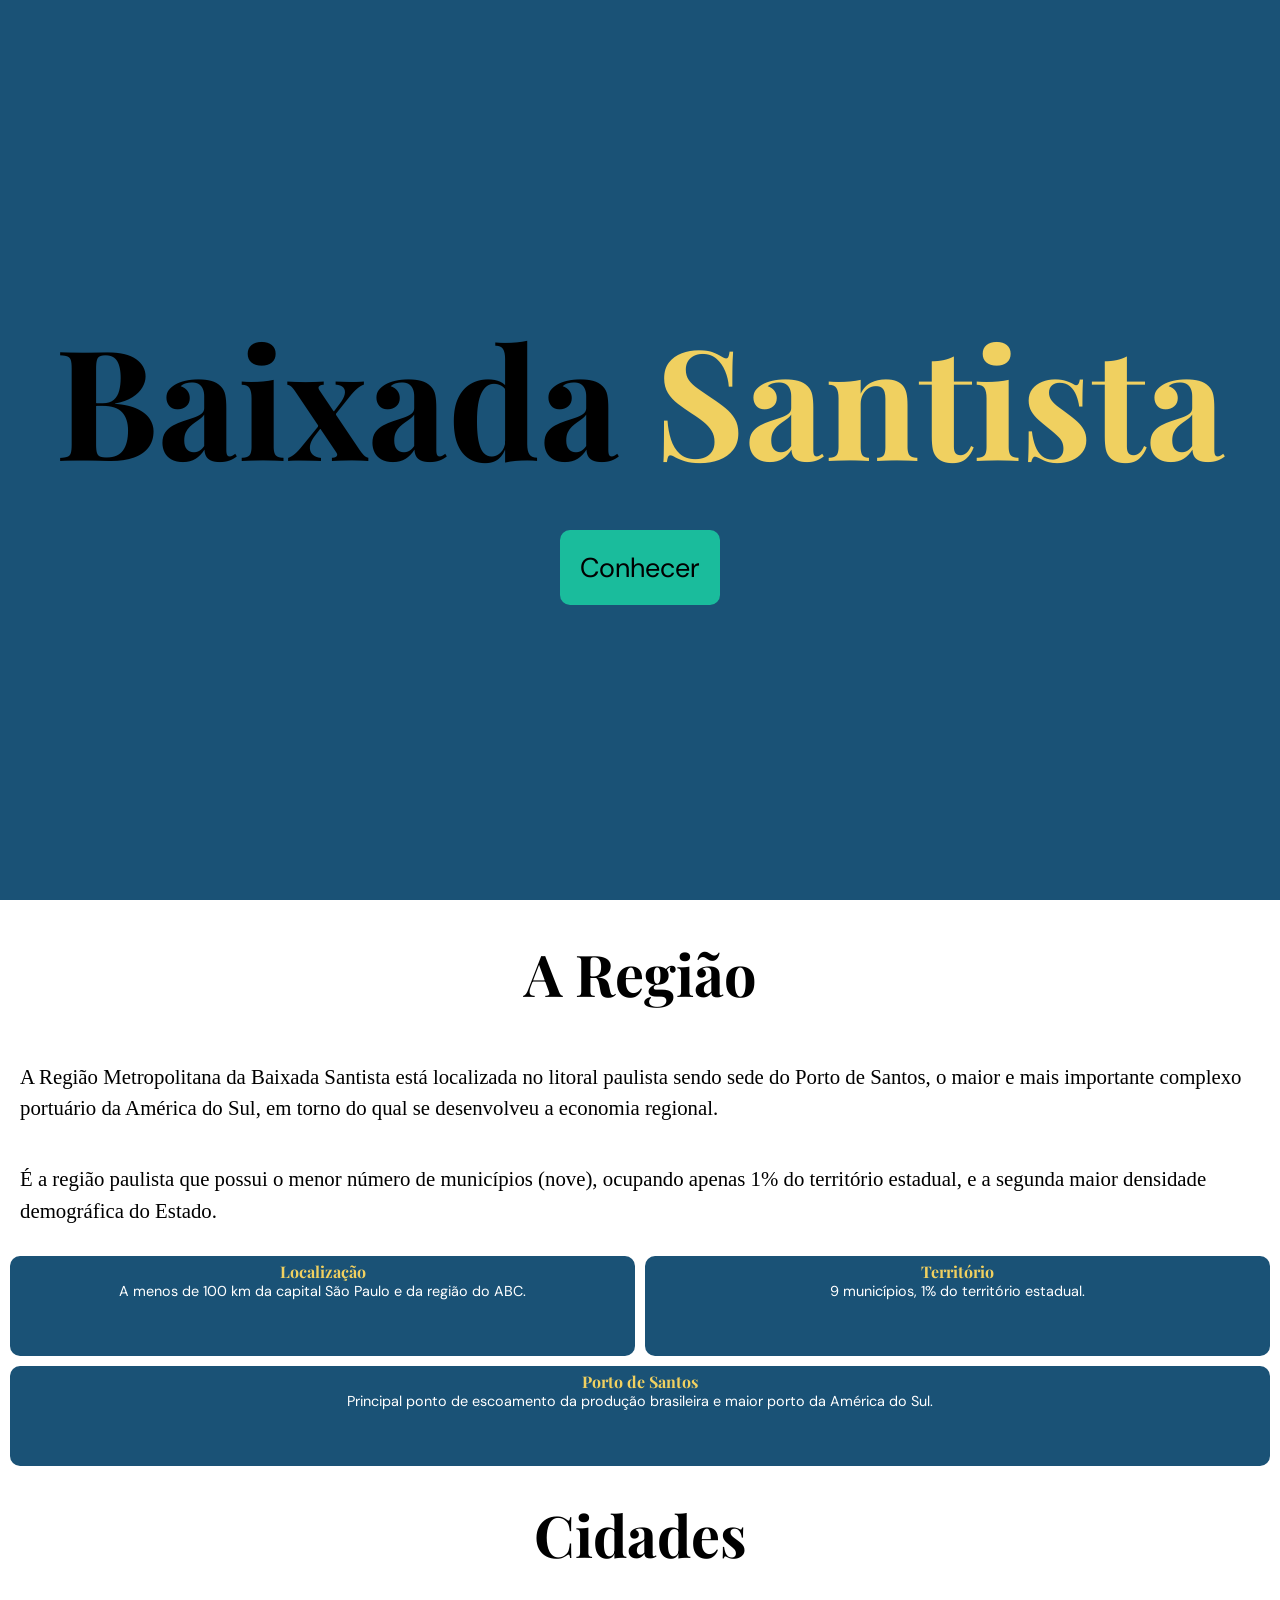
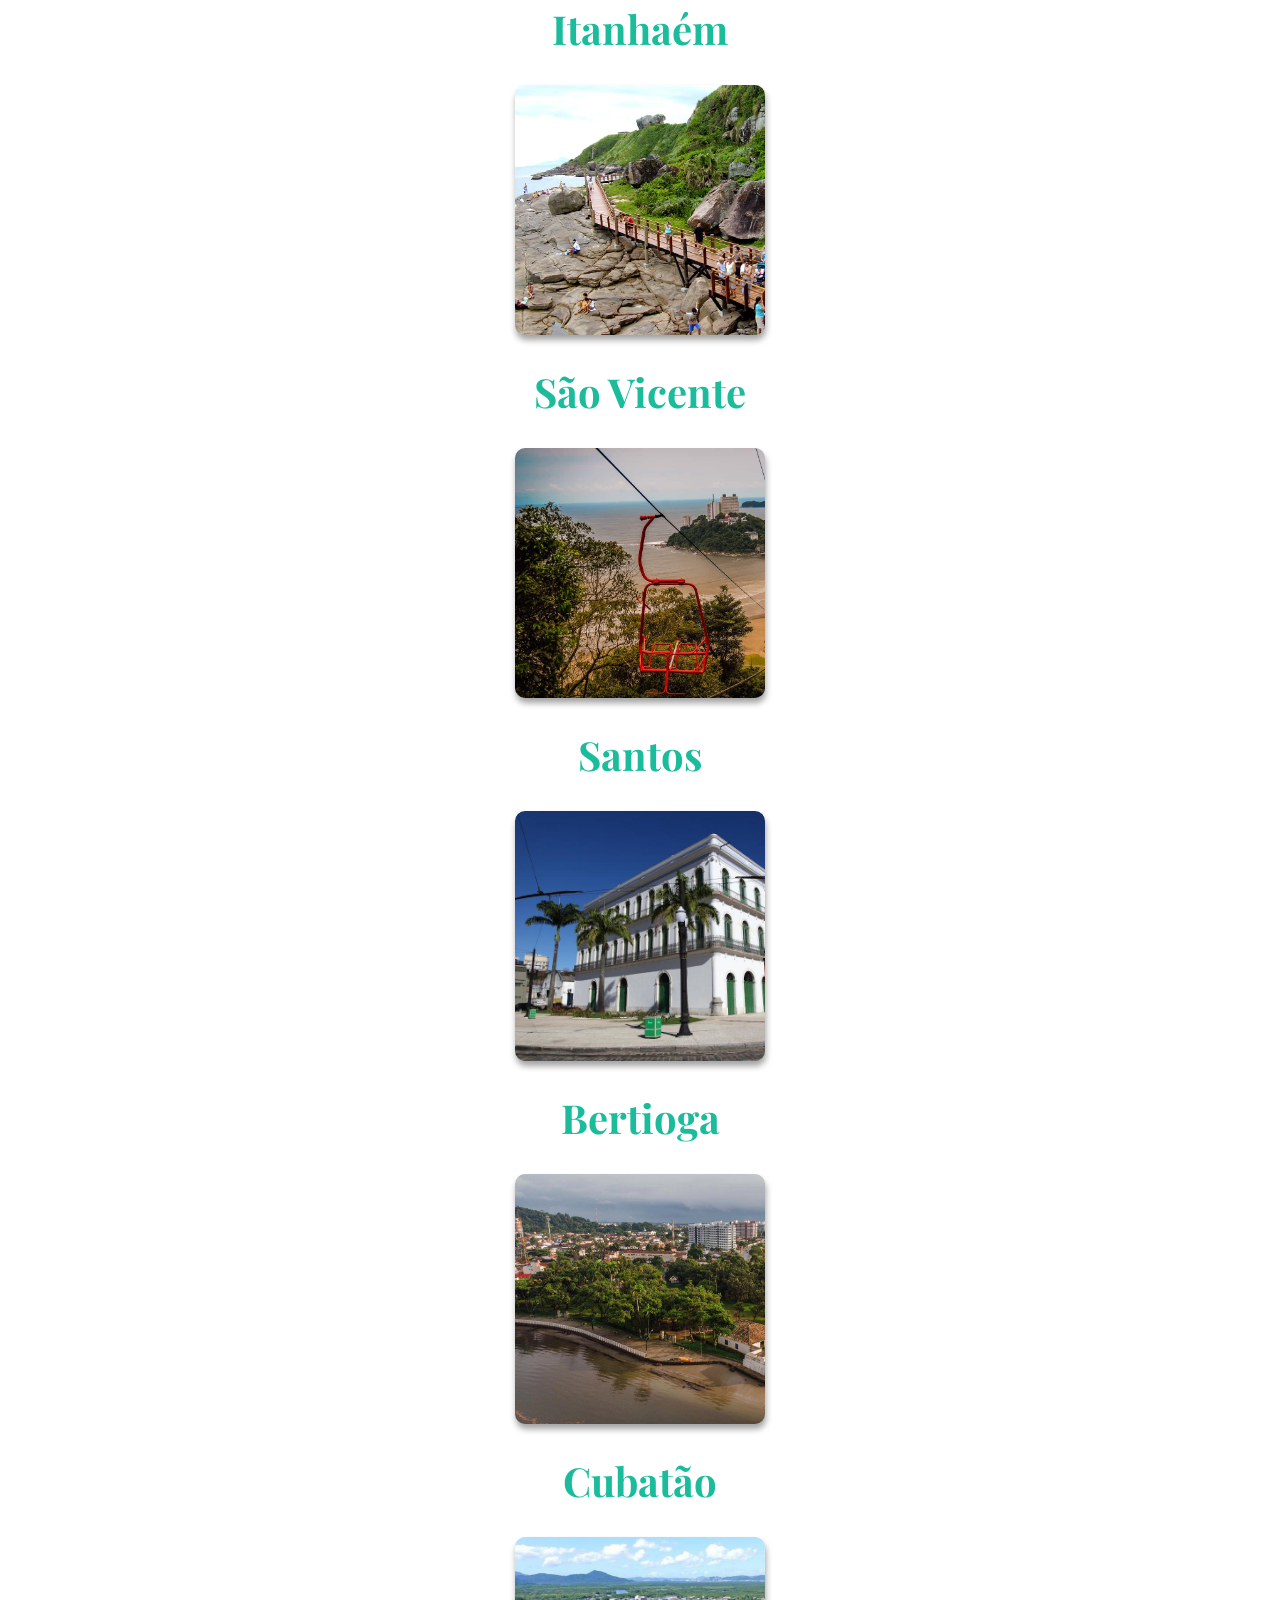
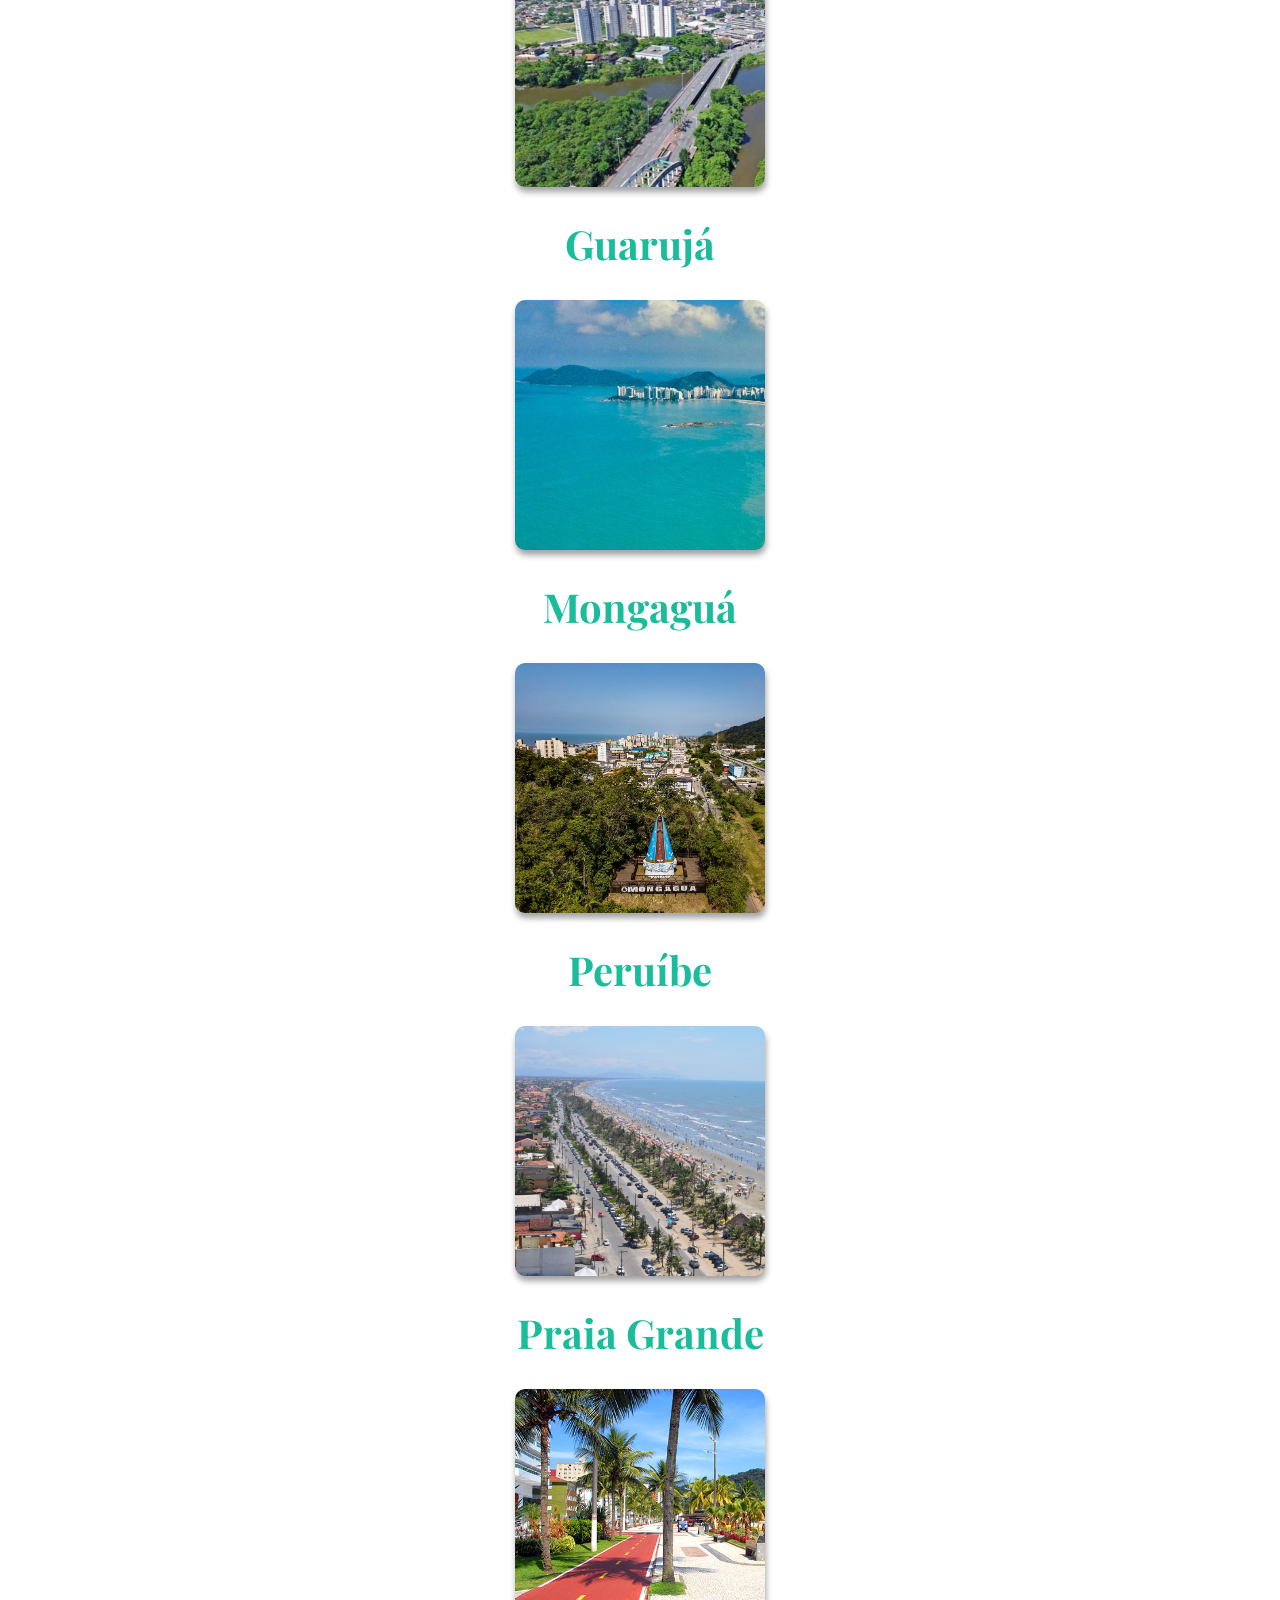
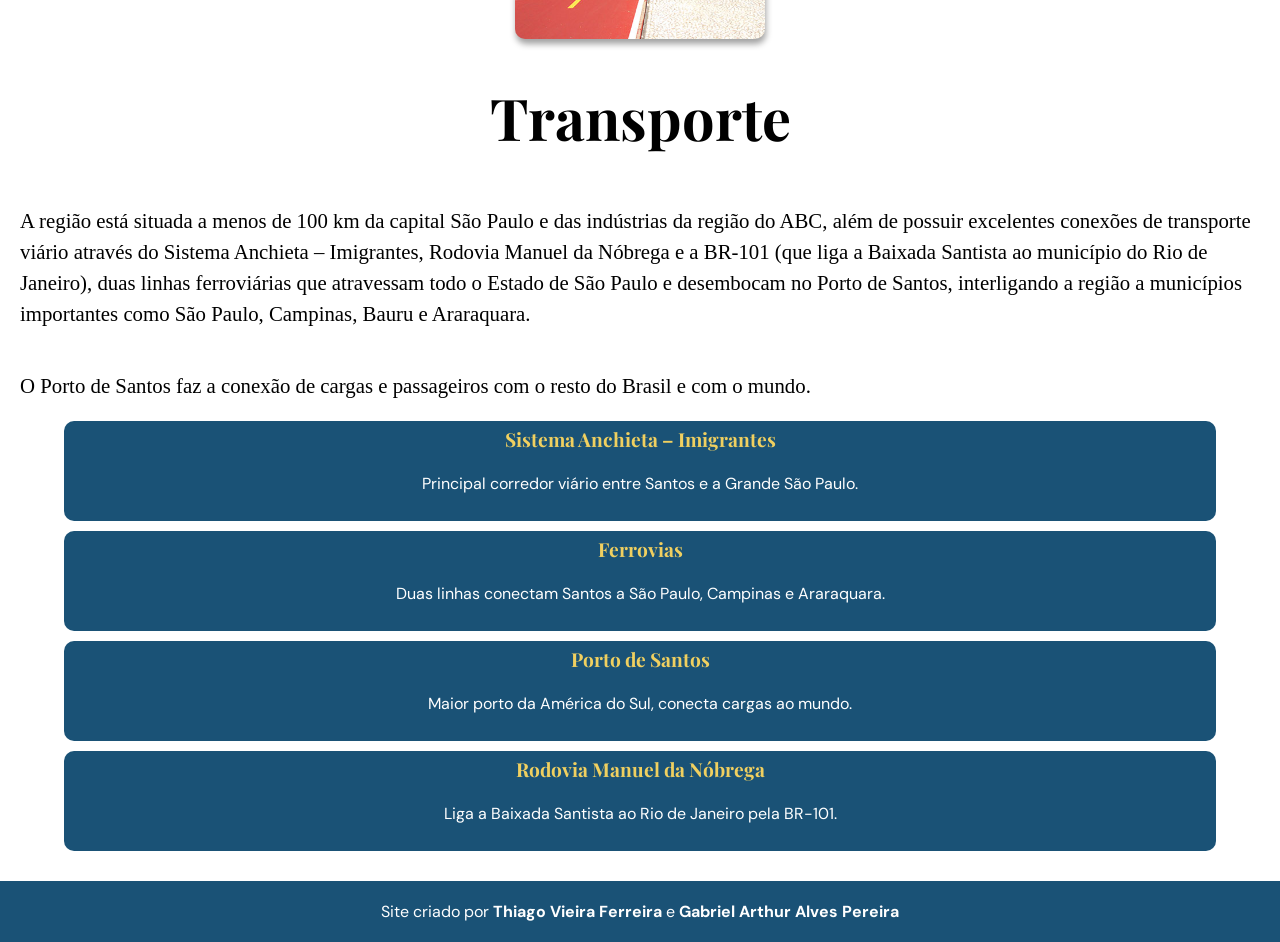
==== index.html @ f7a6ed79 "article regiao e article imagens adaptado aos tablets" ====
<!DOCTYPE html>
<html lang="pt-br">
<head>
    <meta charset="UTF-8">
    <meta name="viewport" content="width=device-width, initial-scale=1.0">
    <title>Baixada Santista</title>
    <link rel="stylesheet" href="style/mobile.css">
    <link rel="stylesheet" href="style/telas.css">
</head>
<body>
    <header>
        <h1>Baixada <span>Santista</span></h1>
        <a href="#conteudo-principal">Conhecer</a>
    </header>

    <main id="conteudo-principal">

        <h2>A Região</h2>
        <article id="regiao">
            <p class="primeira-parte">A Região Metropolitana da Baixada Santista está localizada no litoral paulista sendo sede do Porto de Santos, o maior e mais importante complexo portuário da América do Sul, em torno do qual se desenvolveu a economia regional.</p>
            <p class="segunda-parte">É a região paulista que possui o menor número de municípios (nove), ocupando apenas 1% do território estadual, e a segunda maior densidade demográfica do Estado.</p>

            <div id="curiosidades">
                <div class="localizacao">
                    <h4>Localização</h4>
                    <p>A menos de 100 km da capital São Paulo e da região do ABC.</p>
                </div>

                <div class="territorio">
                    <h4>Território</h4>
                    <p>9 municípios, 1% do território estadual.</p>
                </div>

                <div class="porto">
                    <h4>Porto de Santos</h4>
                    <p>Principal ponto de escoamento da produção brasileira e maior porto da América do Sul.</p>
                </div>
            </div>
        </article>

        <h2>Cidades</h2>
        <article id="imagens">
            <h3>Itanhaém</h3>
            <a href="#" class="cidades" id="itanhaem"></a>
            <h3>São Vicente</h3>
            <a href="#" class="cidades" id="saovicente"></a>
            <h3>Santos</h3>
            <a href="#" class="cidades" id="santos"></a>
            <h3>Bertioga</h3>
            <a href="#" class="cidades" id="bertioga"></a>
            <h3>Cubatão</h3>
            <a href="#" class="cidades" id="cubatao"></a>
            <h3>Guarujá</h3>
            <a href="#" class="cidades" id="guaruja"></a>
            <h3>Mongaguá</h3>
            <a href="#" class="cidades" id="mongagua"></a>
            <h3>Peruíbe</h3>
            <a href="#" class="cidades" id="peruibe"></a>
            <h3 class="titulo-praiagrande">Praia Grande</h3>
            <a href="#"  class="cidades" id="praiagrande"></a>
        </article>

        <h2>Transporte</h2>
        <article id="transporte">
            <p>A região está situada a menos de 100 km da capital São Paulo e das indústrias da região do ABC, além de possuir excelentes conexões de transporte viário através do Sistema Anchieta – Imigrantes, Rodovia Manuel da Nóbrega e a BR-101 (que liga a Baixada Santista ao município do Rio de Janeiro), duas linhas ferroviárias que atravessam todo o Estado de São Paulo e desembocam no Porto de Santos, interligando a região a municípios importantes como São Paulo, Campinas, Bauru e Araraquara.</p>
            <p>O Porto de Santos faz a conexão de cargas e passageiros com o resto do Brasil e com o mundo.</p>

            <div id="meios-transporte">
                <div class="anchieta">
                    <h4>Sistema Anchieta – Imigrantes</h4>
                    <p>Principal corredor viário entre Santos e a Grande São Paulo.</p>
                </div>

                <div class="ferrovias">
                    <h4>Ferrovias</h4>
                    <p>Duas linhas conectam Santos a São Paulo, Campinas e Araraquara.</p>
                </div>

                <div class="porto-santos">
                    <h4>Porto de Santos</h4>
                    <p>Maior porto da América do Sul, conecta cargas ao mundo.</p>
                </div>

                <div class="rodovia">
                    <h4>Rodovia Manuel da Nóbrega</h4>
                    <p>Liga a Baixada Santista ao Rio de Janeiro pela BR-101.</p>
                </div>
            </div>
        </article>
    </main>

    <footer>
        <p>Site criado por <span>Thiago Vieira Ferreira</span> e <span>Gabriel Arthur Alves Pereira</span></p>
    </footer>
</body>
</html>
---- style/mobile.css ----
@charset "UTF-8";
@import url('https://fonts.googleapis.com/css2?family=Playfair+Display:ital,wght@0,400..900;1,400..900&display=swap');
@import url('https://fonts.googleapis.com/css2?family=DM+Sans:ital,opsz,wght@0,9..40,100..1000;1,9..40,100..1000&display=swap');
/*< --------------------------------------------------- CONFIGURAÇÕES GERAIS ---------------------------------------------------------->*/
*{
    margin: 0px;
    padding: 0px;
    box-sizing: border-box;
}

/*< --------------------------------------------------- VARIÁVEIS --------------------------------------------------------------------->*/

:root{
    --cor-fundo: #1A5276;
    --botoes: #1ABC9C;
    --cor-titulo: #F0D060;
    --titulo: "Playfair Display";
    --texto: "DM Sans";
}

/*< --------------------------------------------------- CORPO --------------------------------------------------------------------->*/

body{
    background-color: white;
}

/*< ---------------------------------------------------CABEÇALHO--------------------------------------------------------->*/

header{
    min-height: 100vh;
    background-color: var(--cor-fundo);
    display: flex;
    flex-flow: row wrap;
    justify-content: center;
    align-content: center;
    margin-bottom: 35px;
    gap: 10px;
}

header > h1{
    font-family: var(--titulo);
    font-size: 12vw;
    margin-bottom: 20px;
}

header > h1 > span{
    color: var(--cor-titulo);
}

header > a{
    background-color: var(--botoes);
    text-decoration: none;
    color: black;
    padding: 20px;
    font-size: 1.7em;
    border-radius: 10px;
    font-family: var(--texto);
    transition: background-color 0.3s, color 0.3s;
}

header > a:hover{
    background-color: #12705d;
    color: white;
}

main > h2{
    text-align: center;
    font-size: 3.6em;
    font-family: var(--titulo);
    margin-bottom: 30px;
}

/*< ---------------------------------------------------REGIÃO------------------------------------------------------>*/

#regiao > p{
    font-size: 1.3em;
    line-height: 1.5em;
    padding: 20px;
}

#regiao > #curiosidades{
    display: grid;
    grid-template-columns:  auto 1fr 1fr auto;
    grid-template-rows: 1fr 1fr;
    padding: 10px;
    gap: 10px;
    margin-bottom: 20px;
}

#curiosidades > div{
    width: 100%;
    height: 100px;
    background-color: var(--cor-fundo);
    border-radius: 10px;
}

#curiosidades > .localizacao{
    grid-column: 1 / 3;
}

#curiosidades h4{
    color: var(--cor-titulo);
    text-align: center;
    margin-top: 5px;
    font-family: var(--titulo);
}

#curiosidades p{
    color: white;
    text-align: center;
    font-family: var(--texto);
    font-size: 0.9em;
}

#curiosidades > .territorio{
    grid-column: 3 / -1;
}

#curiosidades > .porto{
    grid-column: 1 / -1;
    grid-row: 2 / -1;
}

/*< ---------------------------------------------------CIDADES------------------------------------------------------>*/

main > #imagens{
    margin: auto;
    display: grid;
    grid-template-columns: 1fr;
    grid-template-rows: repeat(9, auto);
    gap: 30px;
    justify-items: center;
    margin-bottom: 40px;
}

#imagens > .cidades{
    background-color: blue;
    width: 250px;
    height: 250px;
    border-radius: 10px;
    box-shadow: 1px 5px 6px rgba(0, 0, 0, 0.37);
    transition: box-shadow 0.5s;
}

#imagens > .cidades:hover{
    box-shadow: 1px 5px 15px rgba(0, 0, 0, 0.658);
}

#imagens > .cidades{
    background-repeat: no-repeat;
    background-size: cover;
}

#imagens  h3{
    text-decoration: none;
    color: var(--botoes);
    font-size: 2.5em;
    text-align: center;
    font-family: var(--titulo);
}

#imagens > a{
    text-decoration: none;
}

#imagens > #itanhaem{
    background-image: url(../images/itanhaem/itanhaem-1.jpg);
}

#imagens > #saovicente{
    background-image: url(../images/sao-vicente/saovicente-1.jpg);
}

#imagens > #santos{
    background-image: url(../images/santos/santos-1.jpg);
}

#imagens > #bertioga{
    background-image: url(../images/bertioga/bertioga-1.jpg);
}

#imagens > #cubatao{
    background-image: url(../images/cubatao/cubatao-2.jpg);
}

#imagens > #guaruja{
    background-image: url(../images/guaruja/guaruja-1.jpg);
}

#imagens > #mongagua{
    background-image: url(../images/mongagua/mongagua-1.webp);
}

#imagens > #peruibe{
    background-image: url(../images/peruibe/peruibe-1.jpg);
}

#imagens > #praiagrande{
    background-image: url(../images/praia-grande/praiagrande-1.jpg);
}

/*< ---------------------------------------------------TRANSPORTE------------------------------------------------------>*/

#transporte{
    margin-bottom: 30px;
}

#transporte p{
    font-size: 1.3em;
    line-height: 1.5em;
    padding: 20px;
}

#transporte > #meios-transporte{
    display: flex;
    flex-direction: column;
    gap: 10px;
}

#transporte > #meios-transporte > div{
    width: 90%;
    height: 100px;
    background-color: var(--cor-fundo);
    border-radius: 10px;
    margin: auto;
}

#transporte > #meios-transporte > div > h4{
    color: var(--cor-titulo);
    text-align: center;
    margin-top: 5px;
    font-size: 1.2em;
    font-family: var(--titulo);
}

#transporte > #meios-transporte > div > p{
    color: white;
    text-align: center;
    font-family: var(--texto);
    font-size: 1em;
}

/*< ---------------------------------------------------RODAPÉ------------------------------------------------------>*/

footer{
    padding: 20px;
    background: var(--cor-fundo);
}

footer > p{
    color: white;
    font-family: var(--texto);
    text-align: center;
}

footer > p > span{
    font-weight: bolder;
}
---- style/telas.css ----
@charset "UTF-8";

/*------------------------------------- Media para Tablets -----------------------------------------------------------------------*/
@media screen and (min-width: 481px) and (max-width: 1024px) {
    #regiao{
        display: grid;
        grid-template-columns: 1fr 1fr auto;
        grid-template-rows: 1fr 1fr;
    }

    #regiao > .segunda-parte{
        grid-column: 1 / 2;
        grid-row: 2 / -1;
    }

    #regiao > #curiosidades{
        grid-column: 2 / -1;
        grid-row: 1 / -1;
        grid-template-columns: 1fr 1fr;
        grid-template-rows: 1fr 1fr 1fr;
    }

    #regiao > #curiosidades > .localizacao{
        grid-column: 1 / -1;
        grid-row: 1 / 2;
    }

    #regiao > #curiosidades > .territorio{
        grid-column: 1 / -1;
        grid-row: 2 / -1;
    }

    #regiao > #curiosidades > .porto{
        grid-column: 1 / -1;
        grid-row: 3 / -1;
    }

    main > #imagens{
        display: grid;
        grid-template-columns: 1fr 1fr;
        grid-template-rows: 50px 1fr 50px 1fr 50px 1fr 50px 1fr 50px 1fr;
    }

    #itanhaem{
        grid-column: 1 / 2;
        grid-row: 2 / 3;
    }

    #santos{
        grid-column: 1 / 2;
        grid-row: 4 / 5;
    }

    #cubatao{
        grid-column: 1 / 2;
        grid-row: 6 / 7;
    }

    #mongagua{
        grid-column: 1 / 2;
        grid-row: 8 / 9;
    }

    .titulo-praiagrande{
        grid-column: 1 / -1;
        grid-row: 9 / -1;
    }

    #praiagrande{
        grid-column: 1 / -1;
        grid-row: 10 / -1;
    }
}
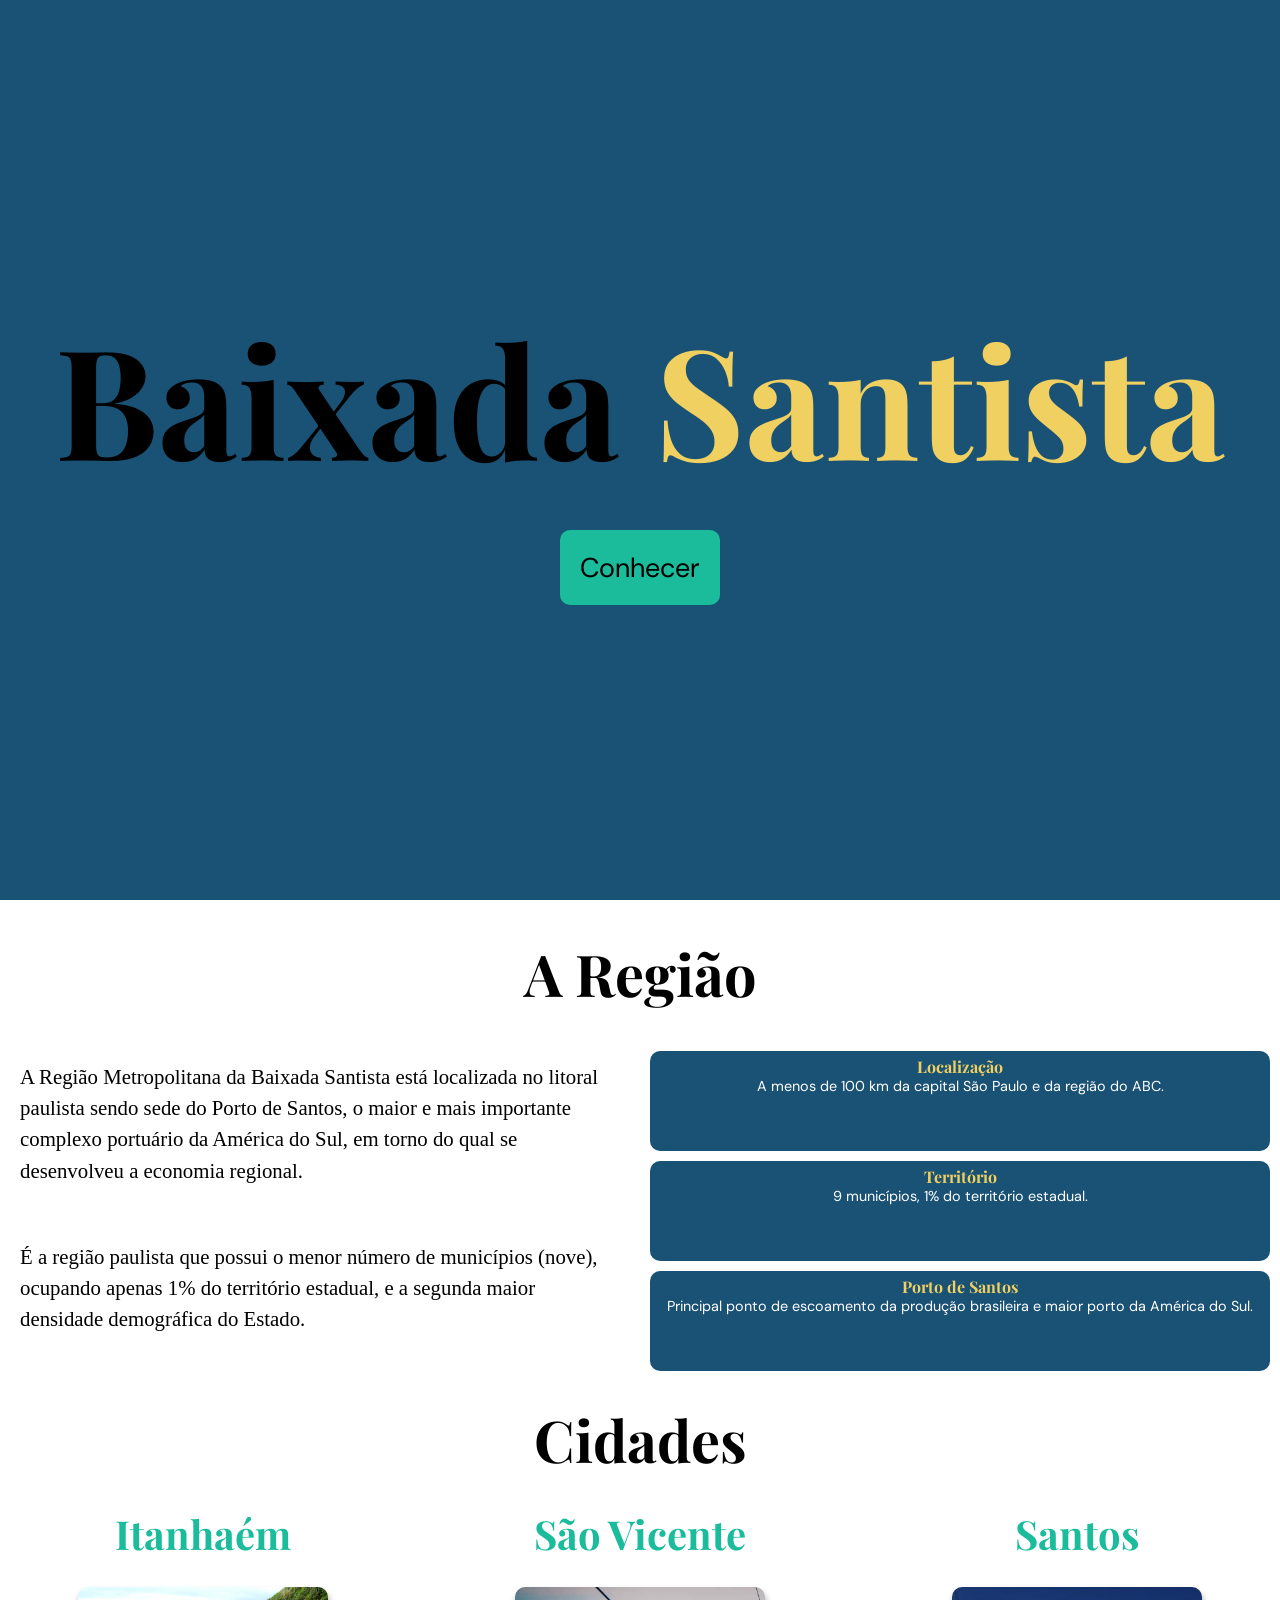
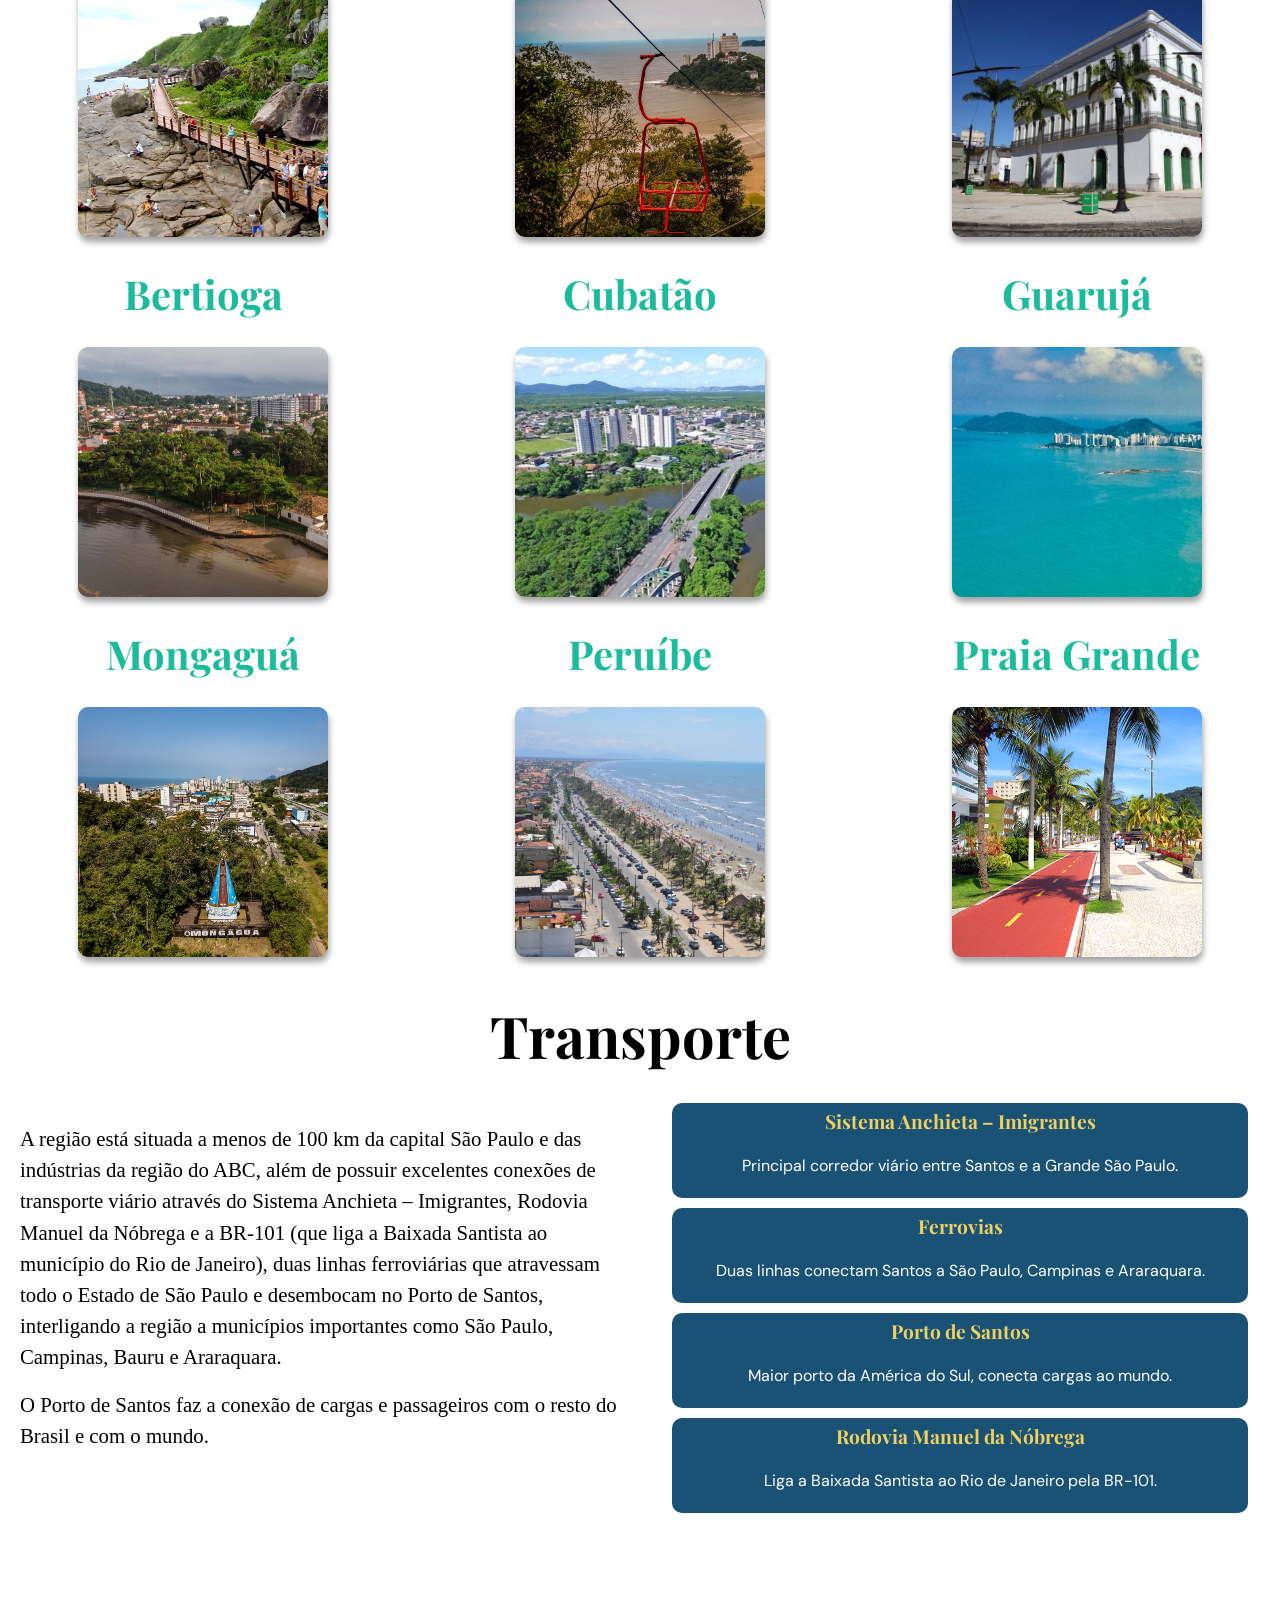
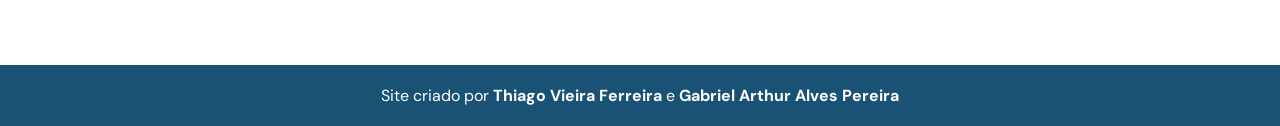
==== commit e99a09c4: "itanhaem e sao vicente criados" ====
--- a/index.html
+++ b/index.html
@@ -41,9 +41,9 @@
         <h2>Cidades</h2>
         <article id="imagens">
             <h3>Itanhaém</h3>
-            <a href="#" class="cidades" id="itanhaem"></a>
+            <a href="itanhaem.html" class="cidades" id="itanhaem"></a>
             <h3>São Vicente</h3>
-            <a href="#" class="cidades" id="saovicente"></a>
+            <a href="saovicente.html" class="cidades" id="saovicente"></a>
             <h3>Santos</h3>
             <a href="#" class="cidades" id="santos"></a>
             <h3>Bertioga</h3>
@@ -62,8 +62,8 @@
 
         <h2>Transporte</h2>
         <article id="transporte">
-            <p>A região está situada a menos de 100 km da capital São Paulo e das indústrias da região do ABC, além de possuir excelentes conexões de transporte viário através do Sistema Anchieta – Imigrantes, Rodovia Manuel da Nóbrega e a BR-101 (que liga a Baixada Santista ao município do Rio de Janeiro), duas linhas ferroviárias que atravessam todo o Estado de São Paulo e desembocam no Porto de Santos, interligando a região a municípios importantes como São Paulo, Campinas, Bauru e Araraquara.</p>
-            <p>O Porto de Santos faz a conexão de cargas e passageiros com o resto do Brasil e com o mundo.</p>
+            <p class="primeira-parte">A região está situada a menos de 100 km da capital São Paulo e das indústrias da região do ABC, além de possuir excelentes conexões de transporte viário através do Sistema Anchieta – Imigrantes, Rodovia Manuel da Nóbrega e a BR-101 (que liga a Baixada Santista ao município do Rio de Janeiro), duas linhas ferroviárias que atravessam todo o Estado de São Paulo e desembocam no Porto de Santos, interligando a região a municípios importantes como São Paulo, Campinas, Bauru e Araraquara.</p>
+            <p class="segunda-parte">O Porto de Santos faz a conexão de cargas e passageiros com o resto do Brasil e com o mundo.</p>
 
             <div id="meios-transporte">
                 <div class="anchieta">
--- a/style/mobile.css
+++ b/style/mobile.css
@@ -63,6 +63,8 @@
     color: white;
 }
 
+/*< --------------------------------------------------MAIN ---------------------------------------->*/
+
 main > h2{
     text-align: center;
     font-size: 3.6em;
--- a/style/telas.css
+++ b/style/telas.css
@@ -70,4 +70,183 @@
         grid-column: 1 / -1;
         grid-row: 10 / -1;
     }
+
+    #transporte{
+        display: grid;
+        grid-template-columns: 1fr 1fr auto;
+        grid-template-rows: 1fr auto;
+    }
+
+    #transporte > .segunda-parte{
+        grid-column: 1 / 2;
+        grid-row: 2 / -1;
+    }
+}
+/*------------------------------------- Media para Desktops-----------------------------------------------------------------------*/
+
+@media screen and (min-width: 1025px) and (max-width: 1600px) {
+    #regiao{
+        display: grid;
+        grid-template-columns: 1fr 1fr auto;
+        grid-template-rows: 1fr 1fr;
+    }
+
+    #regiao > .segunda-parte{
+        grid-column: 1 / 2;
+        grid-row: 2 / -1;
+    }
+
+    #regiao > #curiosidades{
+        grid-column: 2 / -1;
+        grid-row: 1 / -1;
+        grid-template-columns: 1fr 1fr;
+        grid-template-rows: 1fr 1fr 1fr;
+    }
+
+    #regiao > #curiosidades > .localizacao{
+        grid-column: 1 / -1;
+        grid-row: 1 / 2;
+    }
+
+    #regiao > #curiosidades > .territorio{
+        grid-column: 1 / -1;
+        grid-row: 2 / -1;
+    }
+
+    #regiao > #curiosidades > .porto{
+        grid-column: 1 / -1;
+        grid-row: 3 / -1;
+    }
+
+    main > #imagens{
+        grid-template-columns: 1fr 1fr 1fr;
+        grid-template-rows: 50px 1fr 50px 1fr 50px 1fr;
+    }
+
+    #itanhaem{
+        grid-column: 1 / 2;
+        grid-row: 2 / 3;
+    }
+
+    #saovicente{
+        grid-column: 2 / 3;
+        grid-row: 2 / 3;    
+    }
+
+    #bertioga{
+        grid-column: 1 / 2;
+        grid-row: 4 / 5;
+    }
+
+    #cubatao{
+        grid-column: 2 / 3;
+        grid-row: 4 / 5;
+    }
+
+    #mongagua{
+        grid-column: 1 / 2;
+        grid-row: 6 / -1;
+    }
+
+    #peruibe{
+        grid-column: 2 / 3;
+        grid-row: 6 / -1;
+    }
+
+    #transporte{
+        display: grid;
+        grid-template-columns: 1fr 1fr auto;
+        grid-template-rows: 50% 50%;
+    }
+
+    #transporte > .segunda-parte{
+        grid-column: 1 / 2;
+        grid-row: 2 / -1;
+    }
+}
+
+/*------------------------------------- Media para Televisões -----------------------------------------------------------------------*/
+@media screen and (min-width: 1601px) {
+    header > h1{
+        font-size: 13vw;
+    }
+
+    #regiao{
+        display: grid;
+        grid-template-columns: 1fr 1fr auto;
+        grid-template-rows: 1fr 1fr;
+    }
+
+    #regiao > .segunda-parte{
+        grid-column: 1 / 2;
+        grid-row: 2 / -1;
+    }
+
+    #regiao > #curiosidades{
+        grid-column: 2 / -1;
+        grid-row: 1 / -1;
+        grid-template-columns: 1fr 1fr;
+        grid-template-rows: 1fr 1fr 1fr;
+    }
+
+    #regiao > #curiosidades > .localizacao{
+        grid-column: 1 / -1;
+        grid-row: 1 / 2;
+    }
+
+    #regiao > #curiosidades > .territorio{
+        grid-column: 1 / -1;
+        grid-row: 2 / -1;
+    }
+
+    #regiao > #curiosidades > .porto{
+        grid-column: 1 / -1;
+        grid-row: 3 / -1;
+    }
+
+    main > #imagens{
+        grid-template-columns: 1fr 1fr 1fr;
+        grid-template-rows: 50px 1fr 50px 1fr 50px 1fr;
+    }
+
+    #itanhaem{
+        grid-column: 1 / 2;
+        grid-row: 2 / 3;
+    }
+
+    #saovicente{
+        grid-column: 2 / 3;
+        grid-row: 2 / 3;    
+    }
+
+    #bertioga{
+        grid-column: 1 / 2;
+        grid-row: 4 / 5;
+    }
+
+    #cubatao{
+        grid-column: 2 / 3;
+        grid-row: 4 / 5;
+    }
+
+    #mongagua{
+        grid-column: 1 / 2;
+        grid-row: 6 / -1;
+    }
+
+    #peruibe{
+        grid-column: 2 / 3;
+        grid-row: 6 / -1;
+    }
+
+    #transporte{
+        display: grid;
+        grid-template-columns: 1fr 1fr auto;
+        grid-template-rows: 50% 50%;
+    }
+
+    #transporte > .segunda-parte{
+        grid-column: 1 / 2;
+        grid-row: 2 / -1;
+    }
 }
